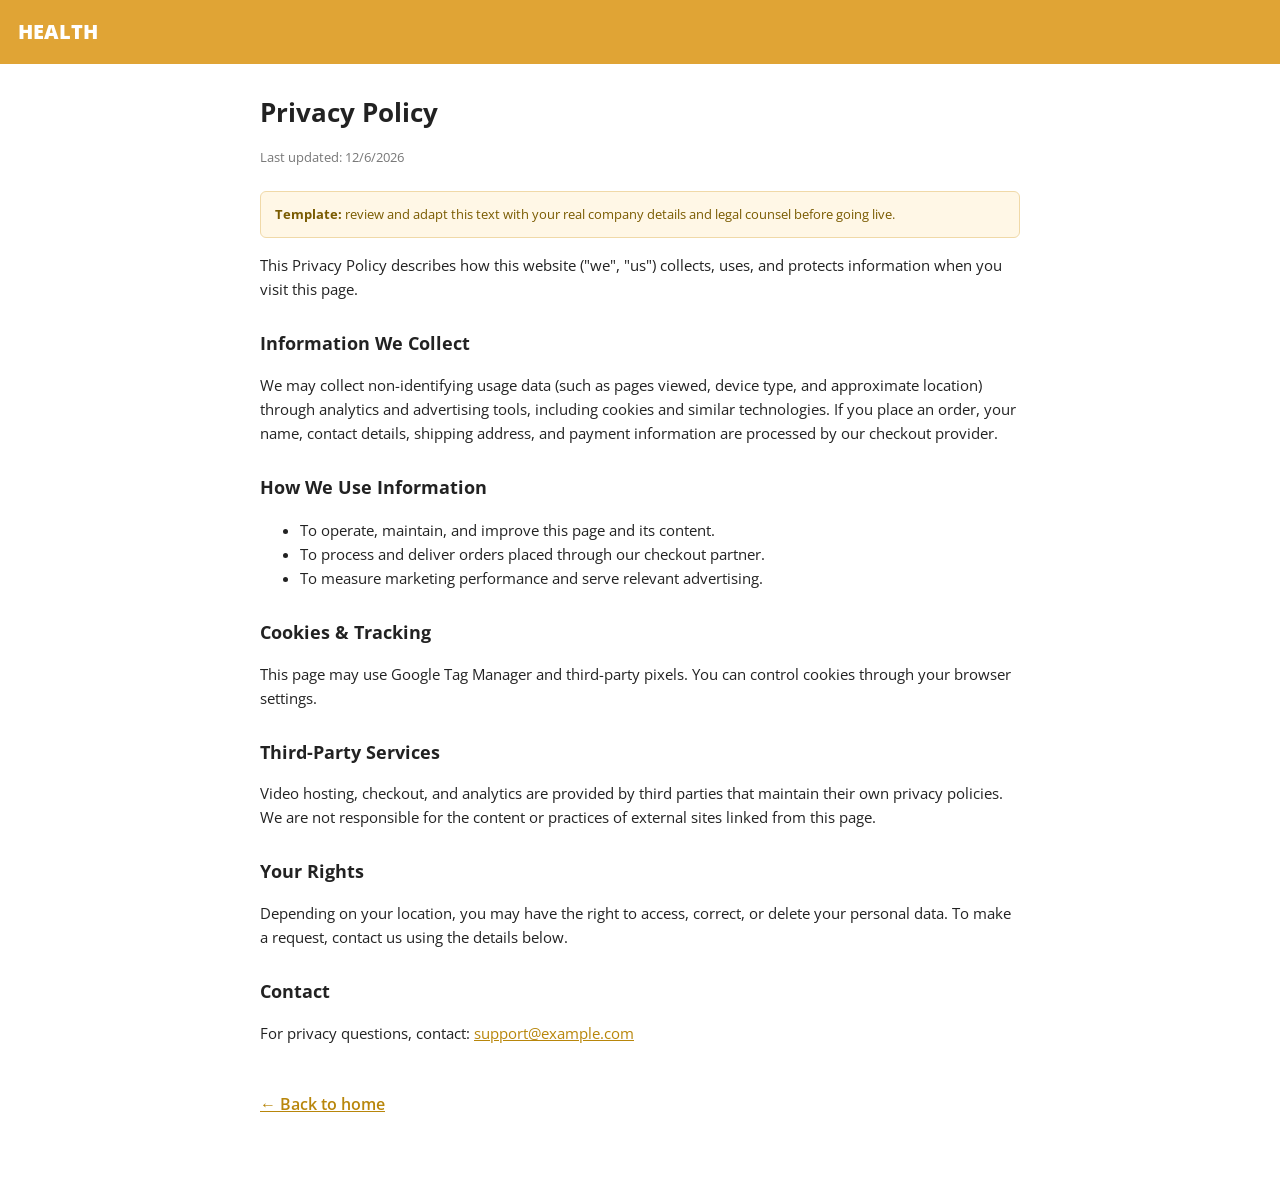
==== privacy-policy.html @ d889c153 "Add site assets at repo root for deployment - Add css/ (bootstrap + custom), images/ (all referenced" ====
<!DOCTYPE html>
<html lang="en">

<head>
  <meta charset="utf-8">
  <meta name="viewport" content="width=device-width, initial-scale=1">
  <meta name="robots" content="noindex, nofollow">
  <title>Privacy Policy</title>
  <link rel="preconnect" href="https://fonts.googleapis.com">
  <link rel="preconnect" href="https://fonts.gstatic.com" crossorigin="">
  <link href="https://fonts.googleapis.com/css2?family=Open+Sans:wght@400;600;700;800&display=swap" rel="stylesheet">
  <style>
    body { font-family: 'Open Sans', Arial, sans-serif; color: #222; background: #fff; margin: 0; line-height: 1.6; }
    .topbar { background: #E0A435; color: #fff; padding: 16px 18px; font-weight: 800; font-size: 20px; }
    main { max-width: 760px; margin: 0 auto; padding: 28px 18px 60px; }
    h1 { font-size: 26px; margin: 0 0 6px; }
    .updated { color: #777; font-size: 13px; margin-bottom: 24px; }
    h2 { font-size: 18px; margin: 28px 0 8px; }
    p, li { font-size: 15px; }
    a { color: #b8860b; }
    .back { display: inline-block; margin-top: 32px; font-weight: 600; }
    .note { background: #fff7e6; border: 1px solid #f0d9a8; padding: 12px 14px; border-radius: 6px; font-size: 13px; color: #7a5b00; }
  </style>
</head>

<body>
  <div class="topbar">HEALTH</div>
  <main>
    <h1>Privacy Policy</h1>
    <p class="updated">Last updated: <span id="d"></span></p>

    <p class="note"><strong>Template:</strong> review and adapt this text with your real company details and legal counsel before going live.</p>

    <p>This Privacy Policy describes how this website ("we", "us") collects, uses, and protects information when you visit this page.</p>

    <h2>Information We Collect</h2>
    <p>We may collect non-identifying usage data (such as pages viewed, device type, and approximate location) through analytics and advertising tools, including cookies and similar technologies. If you place an order, your name, contact details, shipping address, and payment information are processed by our checkout provider.</p>

    <h2>How We Use Information</h2>
    <ul>
      <li>To operate, maintain, and improve this page and its content.</li>
      <li>To process and deliver orders placed through our checkout partner.</li>
      <li>To measure marketing performance and serve relevant advertising.</li>
    </ul>

    <h2>Cookies &amp; Tracking</h2>
    <p>This page may use Google Tag Manager and third-party pixels. You can control cookies through your browser settings.</p>

    <h2>Third-Party Services</h2>
    <p>Video hosting, checkout, and analytics are provided by third parties that maintain their own privacy policies. We are not responsible for the content or practices of external sites linked from this page.</p>

    <h2>Your Rights</h2>
    <p>Depending on your location, you may have the right to access, correct, or delete your personal data. To make a request, contact us using the details below.</p>

    <h2>Contact</h2>
    <p>For privacy questions, contact: <a href="mailto:support@example.com">support@example.com</a></p>

    <a class="back" href="/index.html">&larr; Back to home</a>
  </main>
  <script>document.getElementById('d').textContent = new Date().toLocaleDateString('en-US');</script>
</body>

</html>
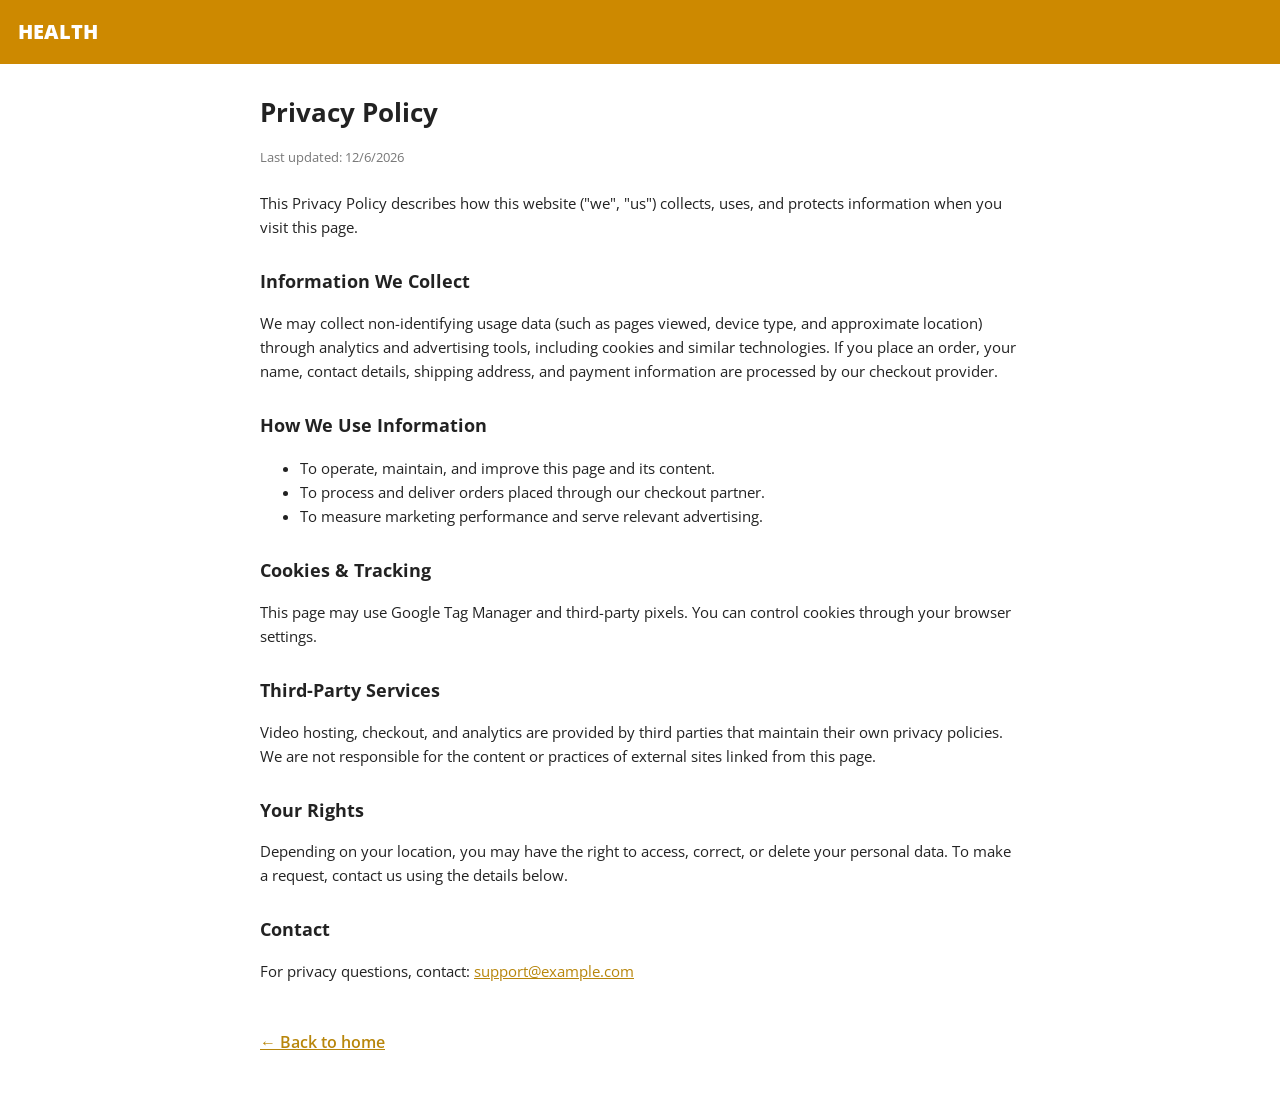
==== commit 014e6179: "Polish pass: legal pages, robots.txt, no-JS fallback, AA contrast, JS hygiene - privacy-policy/terms" ====
--- a/privacy-policy.html
+++ b/privacy-policy.html
@@ -11,7 +11,7 @@
   <link href="https://fonts.googleapis.com/css2?family=Open+Sans:wght@400;600;700;800&display=swap" rel="stylesheet">
   <style>
     body { font-family: 'Open Sans', Arial, sans-serif; color: #222; background: #fff; margin: 0; line-height: 1.6; }
-    .topbar { background: #E0A435; color: #fff; padding: 16px 18px; font-weight: 800; font-size: 20px; }
+    .topbar { background: #cd8900; color: #fff; padding: 16px 18px; font-weight: 800; font-size: 20px; }
     main { max-width: 760px; margin: 0 auto; padding: 28px 18px 60px; }
     h1 { font-size: 26px; margin: 0 0 6px; }
     .updated { color: #777; font-size: 13px; margin-bottom: 24px; }
@@ -28,8 +28,6 @@
   <main>
     <h1>Privacy Policy</h1>
     <p class="updated">Last updated: <span id="d"></span></p>
-
-    <p class="note"><strong>Template:</strong> review and adapt this text with your real company details and legal counsel before going live.</p>
 
     <p>This Privacy Policy describes how this website ("we", "us") collects, uses, and protects information when you visit this page.</p>
 
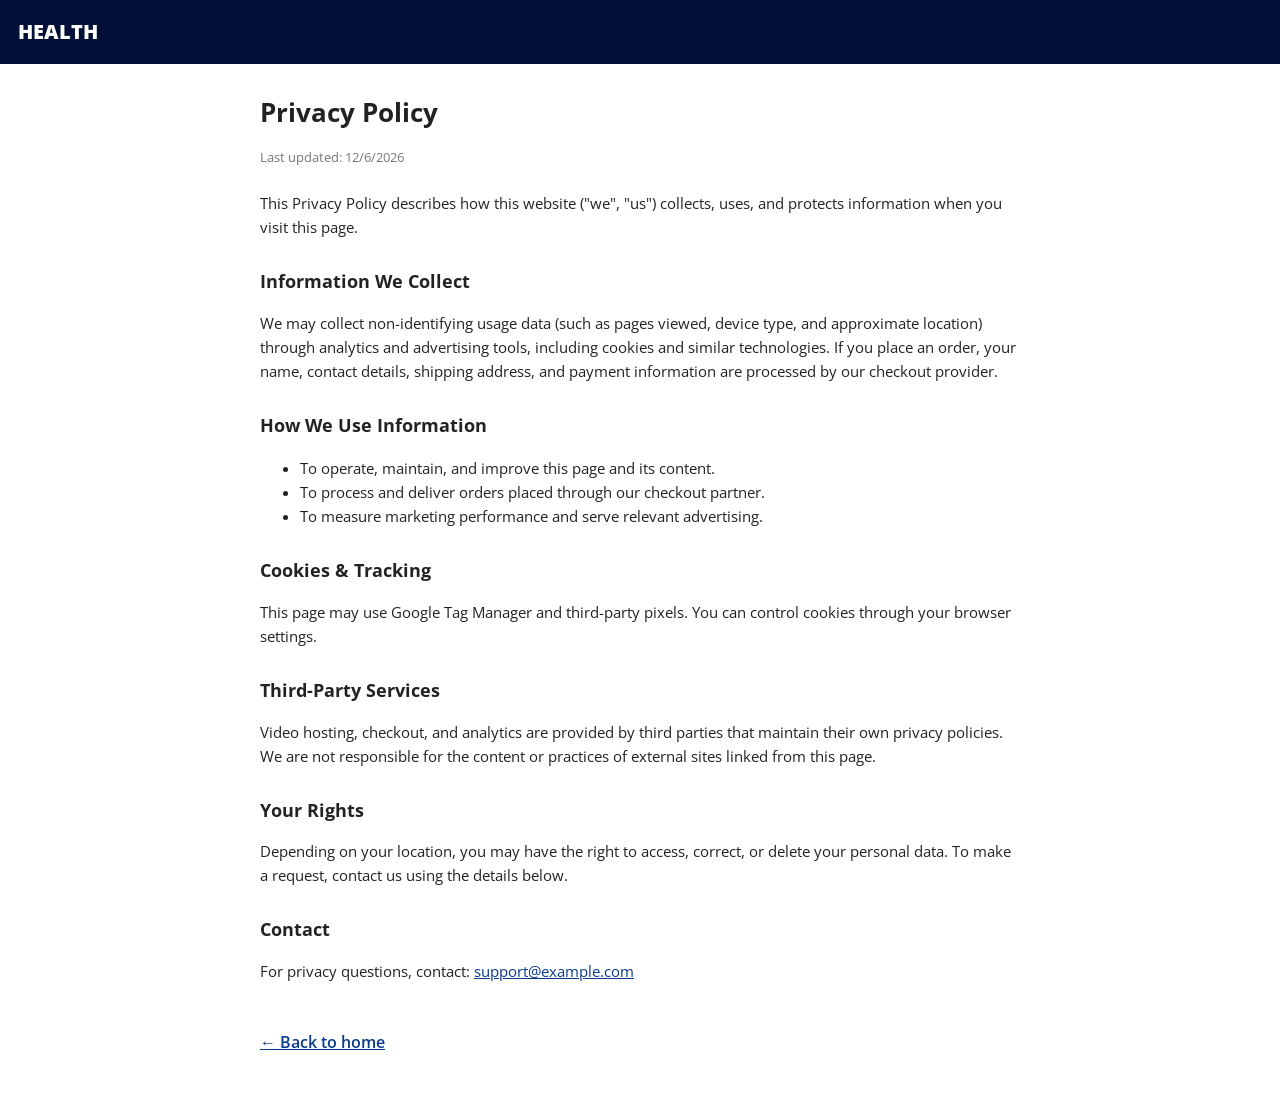
==== commit 219af7cf: "Re-skin landing for Lipojaro (weight loss) with ARD Mediathek styling Repurpose the page from the me" ====
--- a/privacy-policy.html
+++ b/privacy-policy.html
@@ -11,13 +11,13 @@
   <link href="https://fonts.googleapis.com/css2?family=Open+Sans:wght@400;600;700;800&display=swap" rel="stylesheet">
   <style>
     body { font-family: 'Open Sans', Arial, sans-serif; color: #222; background: #fff; margin: 0; line-height: 1.6; }
-    .topbar { background: #cd8900; color: #fff; padding: 16px 18px; font-weight: 800; font-size: 20px; }
+    .topbar { background: #001037; color: #fff; padding: 16px 18px; font-weight: 800; font-size: 20px; }
     main { max-width: 760px; margin: 0 auto; padding: 28px 18px 60px; }
     h1 { font-size: 26px; margin: 0 0 6px; }
     .updated { color: #777; font-size: 13px; margin-bottom: 24px; }
     h2 { font-size: 18px; margin: 28px 0 8px; }
     p, li { font-size: 15px; }
-    a { color: #b8860b; }
+    a { color: #0a3a8c; }
     .back { display: inline-block; margin-top: 32px; font-weight: 600; }
     .note { background: #fff7e6; border: 1px solid #f0d9a8; padding: 12px 14px; border-radius: 6px; font-size: 13px; color: #7a5b00; }
   </style>
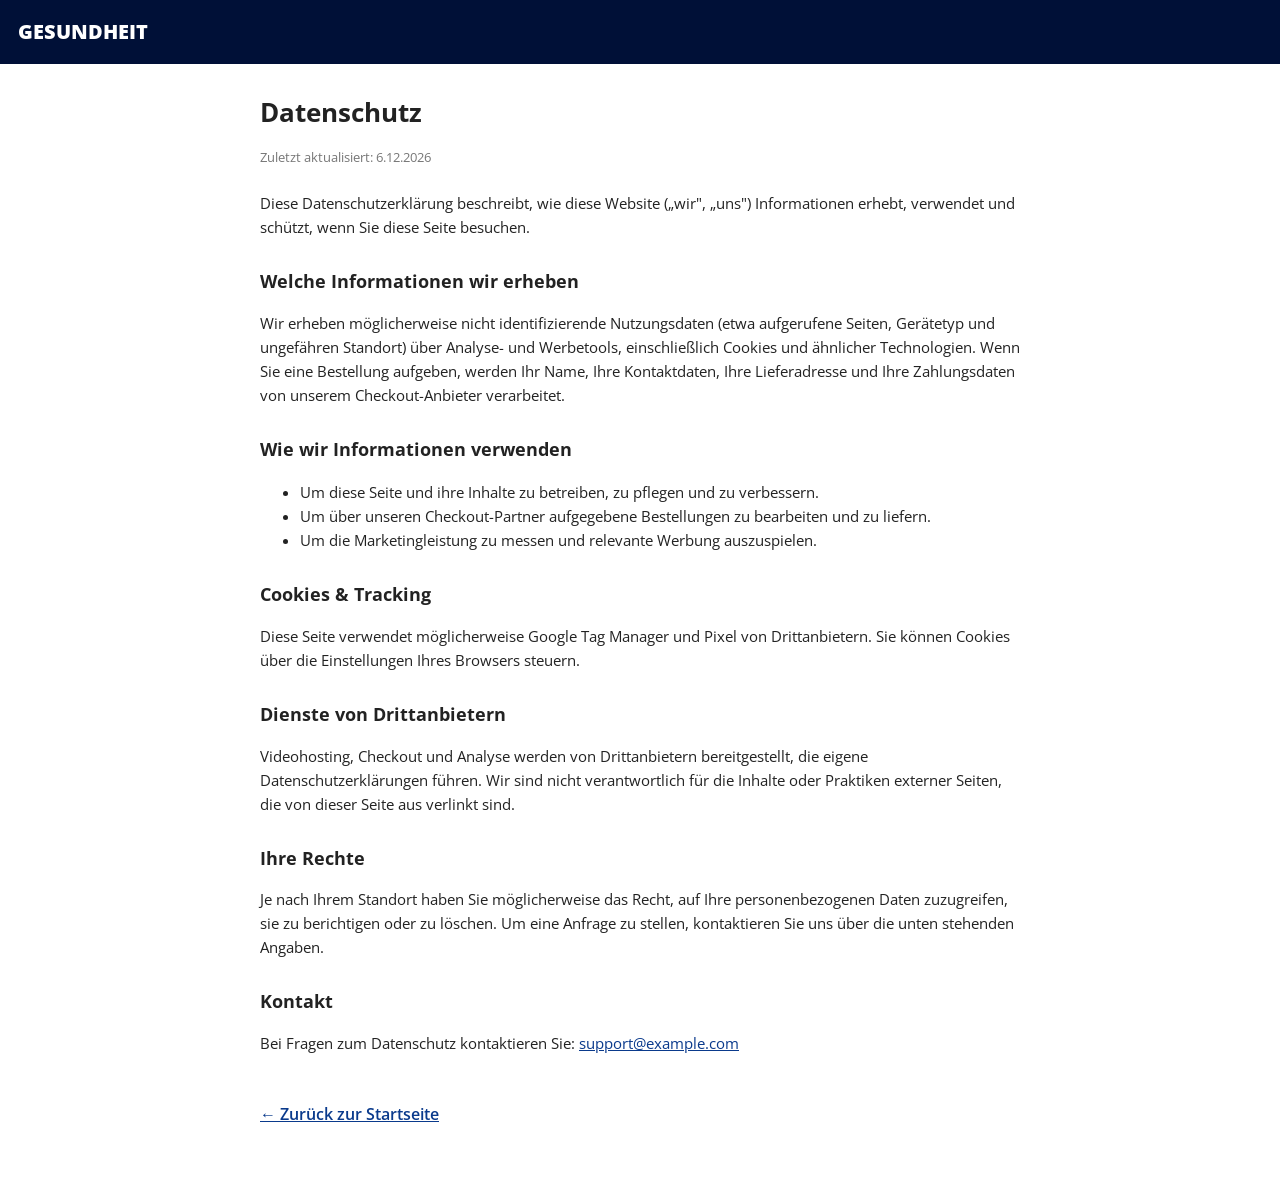
==== commit 6ad85187: "Translate the whole site to German; remove the bottom comments section - Full German (de-DE) transla" ====
--- a/privacy-policy.html
+++ b/privacy-policy.html
@@ -1,11 +1,11 @@
 <!DOCTYPE html>
-<html lang="en">
+<html lang="de">
 
 <head>
   <meta charset="utf-8">
   <meta name="viewport" content="width=device-width, initial-scale=1">
   <meta name="robots" content="noindex, nofollow">
-  <title>Privacy Policy</title>
+  <title>Datenschutz</title>
   <link rel="preconnect" href="https://fonts.googleapis.com">
   <link rel="preconnect" href="https://fonts.gstatic.com" crossorigin="">
   <link href="https://fonts.googleapis.com/css2?family=Open+Sans:wght@400;600;700;800&display=swap" rel="stylesheet">
@@ -24,38 +24,38 @@
 </head>
 
 <body>
-  <div class="topbar">HEALTH</div>
+  <div class="topbar">GESUNDHEIT</div>
   <main>
-    <h1>Privacy Policy</h1>
-    <p class="updated">Last updated: <span id="d"></span></p>
+    <h1>Datenschutz</h1>
+    <p class="updated">Zuletzt aktualisiert: <span id="d"></span></p>
 
-    <p>This Privacy Policy describes how this website ("we", "us") collects, uses, and protects information when you visit this page.</p>
+    <p>Diese Datenschutzerklärung beschreibt, wie diese Website („wir", „uns") Informationen erhebt, verwendet und schützt, wenn Sie diese Seite besuchen.</p>
 
-    <h2>Information We Collect</h2>
-    <p>We may collect non-identifying usage data (such as pages viewed, device type, and approximate location) through analytics and advertising tools, including cookies and similar technologies. If you place an order, your name, contact details, shipping address, and payment information are processed by our checkout provider.</p>
+    <h2>Welche Informationen wir erheben</h2>
+    <p>Wir erheben möglicherweise nicht identifizierende Nutzungsdaten (etwa aufgerufene Seiten, Gerätetyp und ungefähren Standort) über Analyse- und Werbetools, einschließlich Cookies und ähnlicher Technologien. Wenn Sie eine Bestellung aufgeben, werden Ihr Name, Ihre Kontaktdaten, Ihre Lieferadresse und Ihre Zahlungsdaten von unserem Checkout-Anbieter verarbeitet.</p>
 
-    <h2>How We Use Information</h2>
+    <h2>Wie wir Informationen verwenden</h2>
     <ul>
-      <li>To operate, maintain, and improve this page and its content.</li>
-      <li>To process and deliver orders placed through our checkout partner.</li>
-      <li>To measure marketing performance and serve relevant advertising.</li>
+      <li>Um diese Seite und ihre Inhalte zu betreiben, zu pflegen und zu verbessern.</li>
+      <li>Um über unseren Checkout-Partner aufgegebene Bestellungen zu bearbeiten und zu liefern.</li>
+      <li>Um die Marketingleistung zu messen und relevante Werbung auszuspielen.</li>
     </ul>
 
     <h2>Cookies &amp; Tracking</h2>
-    <p>This page may use Google Tag Manager and third-party pixels. You can control cookies through your browser settings.</p>
+    <p>Diese Seite verwendet möglicherweise Google Tag Manager und Pixel von Drittanbietern. Sie können Cookies über die Einstellungen Ihres Browsers steuern.</p>
 
-    <h2>Third-Party Services</h2>
-    <p>Video hosting, checkout, and analytics are provided by third parties that maintain their own privacy policies. We are not responsible for the content or practices of external sites linked from this page.</p>
+    <h2>Dienste von Drittanbietern</h2>
+    <p>Videohosting, Checkout und Analyse werden von Drittanbietern bereitgestellt, die eigene Datenschutzerklärungen führen. Wir sind nicht verantwortlich für die Inhalte oder Praktiken externer Seiten, die von dieser Seite aus verlinkt sind.</p>
 
-    <h2>Your Rights</h2>
-    <p>Depending on your location, you may have the right to access, correct, or delete your personal data. To make a request, contact us using the details below.</p>
+    <h2>Ihre Rechte</h2>
+    <p>Je nach Ihrem Standort haben Sie möglicherweise das Recht, auf Ihre personenbezogenen Daten zuzugreifen, sie zu berichtigen oder zu löschen. Um eine Anfrage zu stellen, kontaktieren Sie uns über die unten stehenden Angaben.</p>
 
-    <h2>Contact</h2>
-    <p>For privacy questions, contact: <a href="mailto:support@example.com">support@example.com</a></p>
+    <h2>Kontakt</h2>
+    <p>Bei Fragen zum Datenschutz kontaktieren Sie: <a href="mailto:support@example.com">support@example.com</a></p>
 
-    <a class="back" href="/index.html">&larr; Back to home</a>
+    <a class="back" href="/index.html">&larr; Zurück zur Startseite</a>
   </main>
-  <script>document.getElementById('d').textContent = new Date().toLocaleDateString('en-US');</script>
+  <script>document.getElementById('d').textContent = new Date().toLocaleDateString('de-DE');</script>
 </body>
 
 </html>
